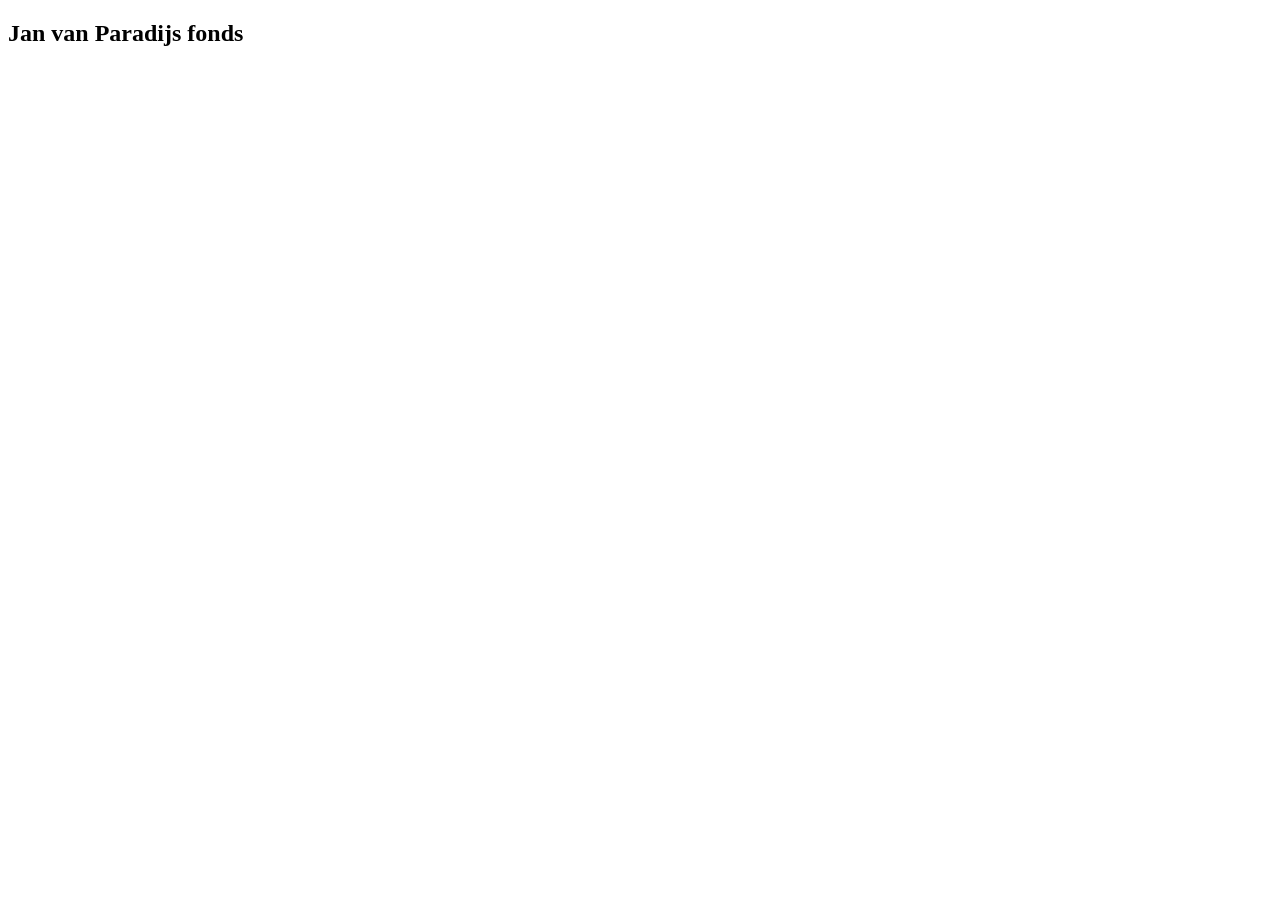
==== index.html @ 58ec4fb5 "Set up base repository" ====
<!doctype html>
<html>
  <head>
    <title>Jan van Paradijs fonds</title>
    <meta name="viewport" content="width=device-width, initial-scale=1">
  </head>
  <body>
    <section>
      <h1>Jan van Paradijs fonds</h1>
      </section>
  </body>
</html>
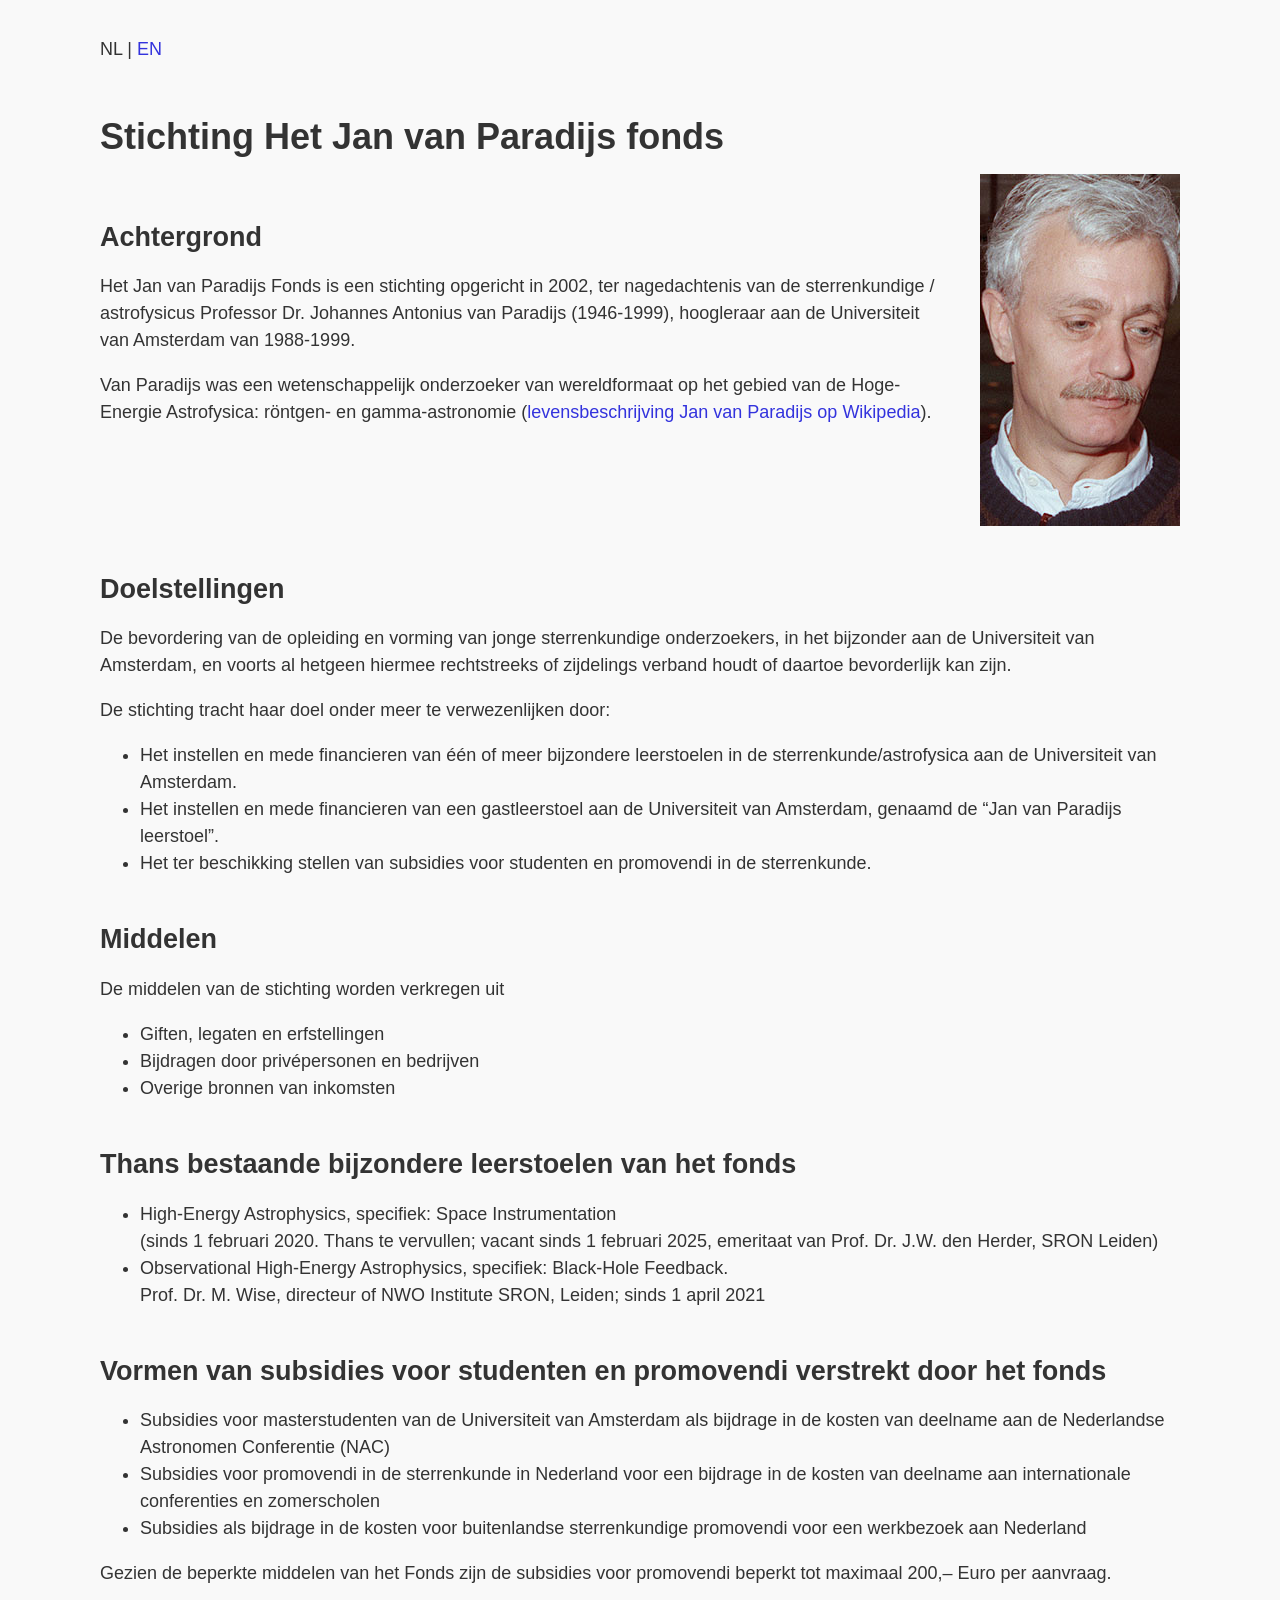
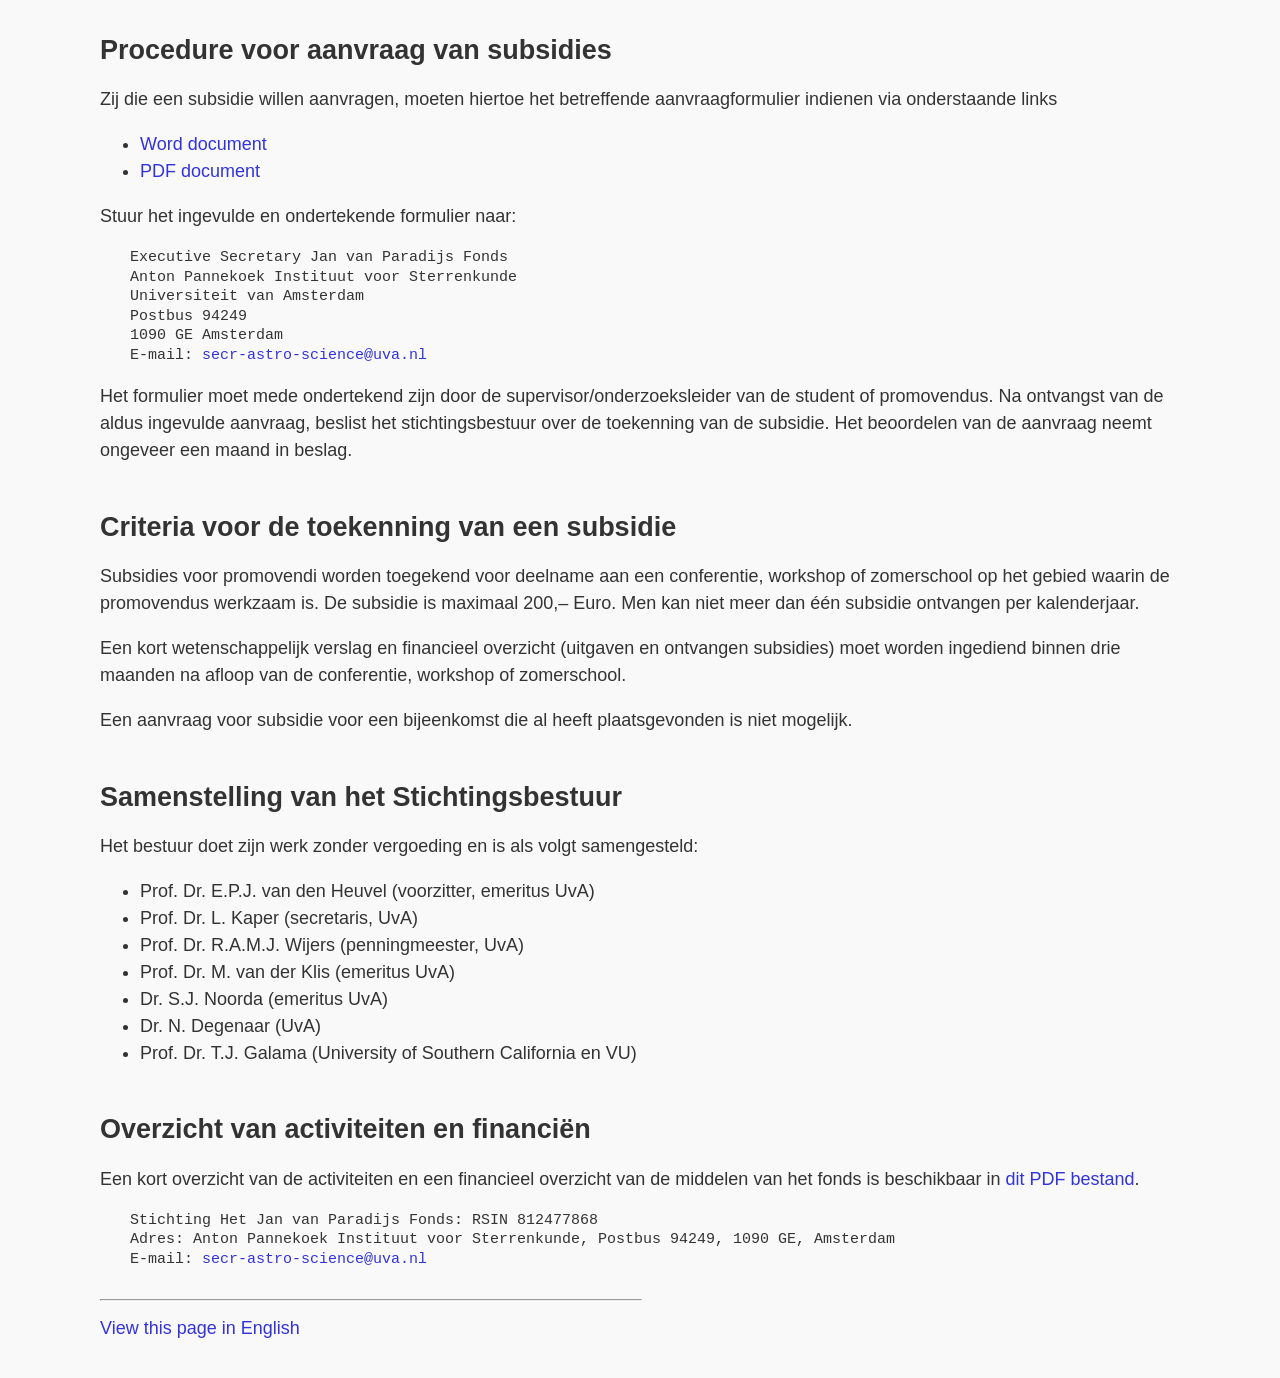
==== commit ce072b42: "Make the (Dutch) page the front page" ====
--- a/index.html
+++ b/index.html
@@ -1,12 +1,209 @@
 <!doctype html>
-<html>
+<html lang="nl">
   <head>
-    <title>Jan van Paradijs fonds</title>
-    <meta name="viewport" content="width=device-width, initial-scale=1">
+    <meta charset="UTF-8" />
+    <meta name="viewport" content="width=device-width, initial-scale=1" />
+    <title>Stichting Het Jan van Paradijs fonds</title>
+    <link rel="icon" href="favicon.ico" type="image/x-icon" />
+    <link rel="stylesheet" href="index.css" />
   </head>
   <body>
-    <section>
-      <h1>Jan van Paradijs fonds</h1>
-      </section>
+    <nav>
+      NL | <a href="index-en.html">EN</a>
+    </nav>
+
+    <h1>Stichting Het Jan van Paradijs fonds</h1>
+    <div id="intro">
+      <article>
+        <h2>Achtergrond</h2>
+        <p>
+          Het Jan van Paradijs Fonds is een stichting opgericht in 2002, ter
+          nagedachtenis van de sterrenkundige / astrofysicus Professor&nbsp;Dr.
+          Johannes Antonius van&nbsp;Paradijs (1946-1999), hoogleraar aan de
+          Universiteit van Amsterdam van 1988-1999.
+        </p>
+        <p>
+          Van Paradijs was een wetenschappelijk onderzoeker van wereldformaat op
+          het gebied van de Hoge-Energie Astrofysica: röntgen- en
+          gamma-astronomie (<a href="https://nl.wikipedia.org/wiki/Jan_van_Paradijs"
+            >levensbeschrijving Jan van Paradijs op Wikipedia</a
+          >).
+        </p>
+      </article>
+      <img
+        src="janvanparadijs.jpg"
+        alt="Jan van Paradijs"
+        width="200"
+        height="352"
+      />
+    </div>
+    <article>
+      <h2>Doelstellingen</h2>
+      <p>
+        De bevordering van de opleiding en vorming van jonge sterrenkundige
+        onderzoekers, in het bijzonder aan de Universiteit van Amsterdam, en
+        voorts al hetgeen hiermee rechtstreeks of zijdelings verband houdt of
+        daartoe bevorderlijk kan zijn.
+      </p>
+      <p>De stichting tracht haar doel onder meer te verwezenlijken door:</p>
+      <ul>
+        <li>
+          Het instellen en mede financieren van één of meer bijzondere
+          leerstoelen in de sterrenkunde/astrofysica aan de Universiteit van
+          Amsterdam.
+        </li>
+        <li>
+          Het instellen en mede financieren van een gastleerstoel aan de
+          Universiteit van Amsterdam, genaamd de
+          <span class="quoted">Jan van Paradijs leerstoel</span>.
+        </li>
+        <li>
+          Het ter beschikking stellen van subsidies voor studenten en promovendi
+          in de sterrenkunde.
+        </li>
+      </ul>
+    </article>
+    <article>
+      <h2>Middelen</h2>
+      <p>De middelen van de stichting worden verkregen uit</p>
+      <ul>
+        <li>Giften, legaten en erfstellingen</li>
+        <li>Bijdragen door privépersonen en bedrijven</li>
+        <li>Overige bronnen van inkomsten</li>
+      </ul>
+    </article>
+    <article>
+      <h2>Thans bestaande bijzondere leerstoelen van het fonds</h2>
+      <ul>
+        <li>
+          High-Energy Astrophysics, specifiek: Space Instrumentation<br />
+          (sinds <span class="nobreak">1 februari 2020</span>. Thans te
+          vervullen; vacant sinds <span class="nobreak">1 februari 2025</span>,
+          emeritaat van Prof.&nbsp;Dr.
+          <span class="nobreak">J.W. den Herder</span>, SRON Leiden)
+        </li>
+        <li>
+          Observational High-Energy Astrophysics, specifiek: Black-Hole
+          Feedback.<br />
+          <span class="nobreak">Prof. Dr. M. Wise</span>, directeur of NWO
+          Institute SRON, Leiden; sinds
+          <span class="nobreak">1 april 2021</span>
+        </li>
+      </ul>
+    </article>
+    <article>
+      <h2>
+        Vormen van subsidies voor studenten en promovendi verstrekt door het
+        fonds
+      </h2>
+      <ul>
+        <li>
+          Subsidies voor masterstudenten van de Universiteit van Amsterdam als
+          bijdrage in de kosten van deelname aan de Nederlandse Astronomen
+          Conferentie (NAC)
+        </li>
+        <li>
+          Subsidies voor promovendi in de sterrenkunde in Nederland voor een
+          bijdrage in de kosten van deelname aan internationale conferenties en
+          zomerscholen
+        </li>
+        <li>
+          Subsidies als bijdrage in de kosten voor buitenlandse sterrenkundige
+          promovendi voor een werkbezoek aan Nederland
+        </li>
+      </ul>
+
+      <p>
+        Gezien de beperkte middelen van het Fonds zijn de subsidies voor
+        promovendi beperkt tot maximaal 200,&ndash; Euro per aanvraag.
+      </p>
+    </article>
+    <article>
+      <h2>Procedure voor aanvraag van subsidies</h2>
+      <p>
+        Zij die een subsidie willen aanvragen, moeten hiertoe het betreffende
+        aanvraagformulier indienen via onderstaande links
+      </p>
+      <ul>
+        <li><a href="aanvraag-janvanparadijs-fonds.doc">Word document</a></li>
+        <li><a href="aanvraag-janvanparadijs-fonds.pdf">PDF document</a></li>
+      </ul>
+      <p>Stuur het ingevulde en ondertekende formulier naar:</p>
+      <address>
+        Executive Secretary Jan van Paradijs Fonds<br />
+        Anton Pannekoek Instituut voor Sterrenkunde<br />
+        Universiteit van Amsterdam<br />
+        Postbus 94249<br />
+        1090 GE Amsterdam<br />
+        E-mail: <a href="mailto:secr-astro-science@uva.nl">secr-astro-science@uva.nl</a
+        ><br />
+      </address>
+
+      <p>
+        Het formulier moet mede ondertekend zijn door de
+        supervisor/onderzoeksleider van de student of promovendus. Na ontvangst
+        van de aldus ingevulde aanvraag, beslist het stichtingsbestuur over de
+        toekenning van de subsidie. Het beoordelen van de aanvraag neemt
+        ongeveer een maand in beslag.
+      </p>
+    </article>
+    <article>
+      <h2>Criteria voor de toekenning van een subsidie</h2>
+      <p>
+        Subsidies voor promovendi worden toegekend voor deelname aan een
+        conferentie, workshop of zomerschool op het gebied waarin de promovendus
+        werkzaam is. De subsidie is maximaal 200,&ndash; Euro. Men kan niet meer
+        dan één subsidie ontvangen per kalenderjaar.
+      </p>
+      <p>
+        Een kort wetenschappelijk verslag en financieel overzicht (uitgaven en
+        ontvangen subsidies) moet worden ingediend binnen drie maanden na afloop
+        van de conferentie, workshop of zomerschool.
+      </p>
+      <p>
+        Een aanvraag voor subsidie voor een bijeenkomst die al heeft
+        plaatsgevonden is niet mogelijk.
+      </p>
+    </article>
+    <article>
+      <h2>Samenstelling van het Stichtingsbestuur</h2>
+      <p>
+        Het bestuur doet zijn werk zonder vergoeding en is als volgt
+        samengesteld:
+      </p>
+      <ul>
+        <li>Prof. Dr. E.P.J. van den Heuvel (voorzitter, emeritus UvA)</li>
+        <li>Prof. Dr. L. Kaper (secretaris, UvA)</li>
+        <li>Prof. Dr. R.A.M.J. Wijers (penningmeester, UvA)</li>
+        <li>Prof. Dr. M. van der Klis (emeritus UvA)</li>
+        <li>Dr. S.J. Noorda (emeritus UvA)</li>
+        <li>Dr. N. Degenaar (UvA)</li>
+        <li>Prof. Dr. T.J. Galama (University of Southern California en VU)</li>
+      </ul>
+    </article>
+    <article>
+      <h2>Overzicht van activiteiten en financiën</h2>
+      <p>
+        Een kort overzicht van de activiteiten en een financieel overzicht van
+        de middelen van het fonds is beschikbaar in <a href="JvP_Fonds_Verslag_activiteiten_en_financien_van_1-1-2021_tot_16-4-2026.pdf">dit PDF bestand</a>.
+      </p>
+    </article>
+    <article>
+      <address>
+        Stichting Het Jan van Paradijs Fonds:
+        <span
+          class="tooltip"
+          title="Rechtspersonen en Samenwerkingsverbanden Informatienummer"
+          >RSIN</span
+        >
+        812477868<br />
+        Adres: Anton Pannekoek Instituut voor Sterrenkunde, Postbus 94249, 1090
+        GE, Amsterdam<br />
+        E-mail: <a href="mailto:secr-astro-science@uva.nl">secr-astro-science@uva.nl</a
+        ><br />
+      </address>
+    </article>
+    <hr>
+    <a href="index-en.html">View this page in English</a>
   </body>
 </html>
--- a/index.css
+++ b/index.css
@@ -0,0 +1,85 @@
+body {
+  font-family: Verdana, Helvetica, sans-serif;
+  font-size: 18px;
+  line-height: 1.5em;
+  color: #333;
+  background-color: #f9f9f9;
+
+  margin: 0 auto;
+  padding: 2em;
+  max-width: 1080px;
+}
+
+h1,
+h2,
+h3 {
+    padding-top: 1em;
+}
+
+a {
+  text-decoration: none;
+  color: #33d;
+}
+
+a:link {
+}
+
+a:visited {
+}
+
+a:focus {
+}
+
+a:hover {
+  color: #d00;
+}
+
+a:active {
+  color: #0ff;
+}
+
+address {
+  font-family: Monaco, Courier, monospace;
+  font-size: 15px;
+  font-style: normal;
+  line-height: 1.3em;
+
+  padding-left: 2em;
+}
+
+#intro {
+  display: flex;
+  align-items: flex-start;
+  justify-content: space-between;
+  gap: 2em;
+}
+
+@media (max-width: 600px) {
+  #intro {
+    flex-direction: column;
+  }
+}
+
+.nobreak {
+  white-space: nowrap;
+}
+
+.quoted {
+  &::before {
+    content: "\201c";
+  }
+  &::after {
+    content: "\201d";
+  }
+}
+
+.tooltip {
+  cursor: pointer;
+}
+
+hr {
+    width: 50%;
+    margin-left: 0;
+    margin-top: 4rex;
+    margin-bottom: 2rex;
+}
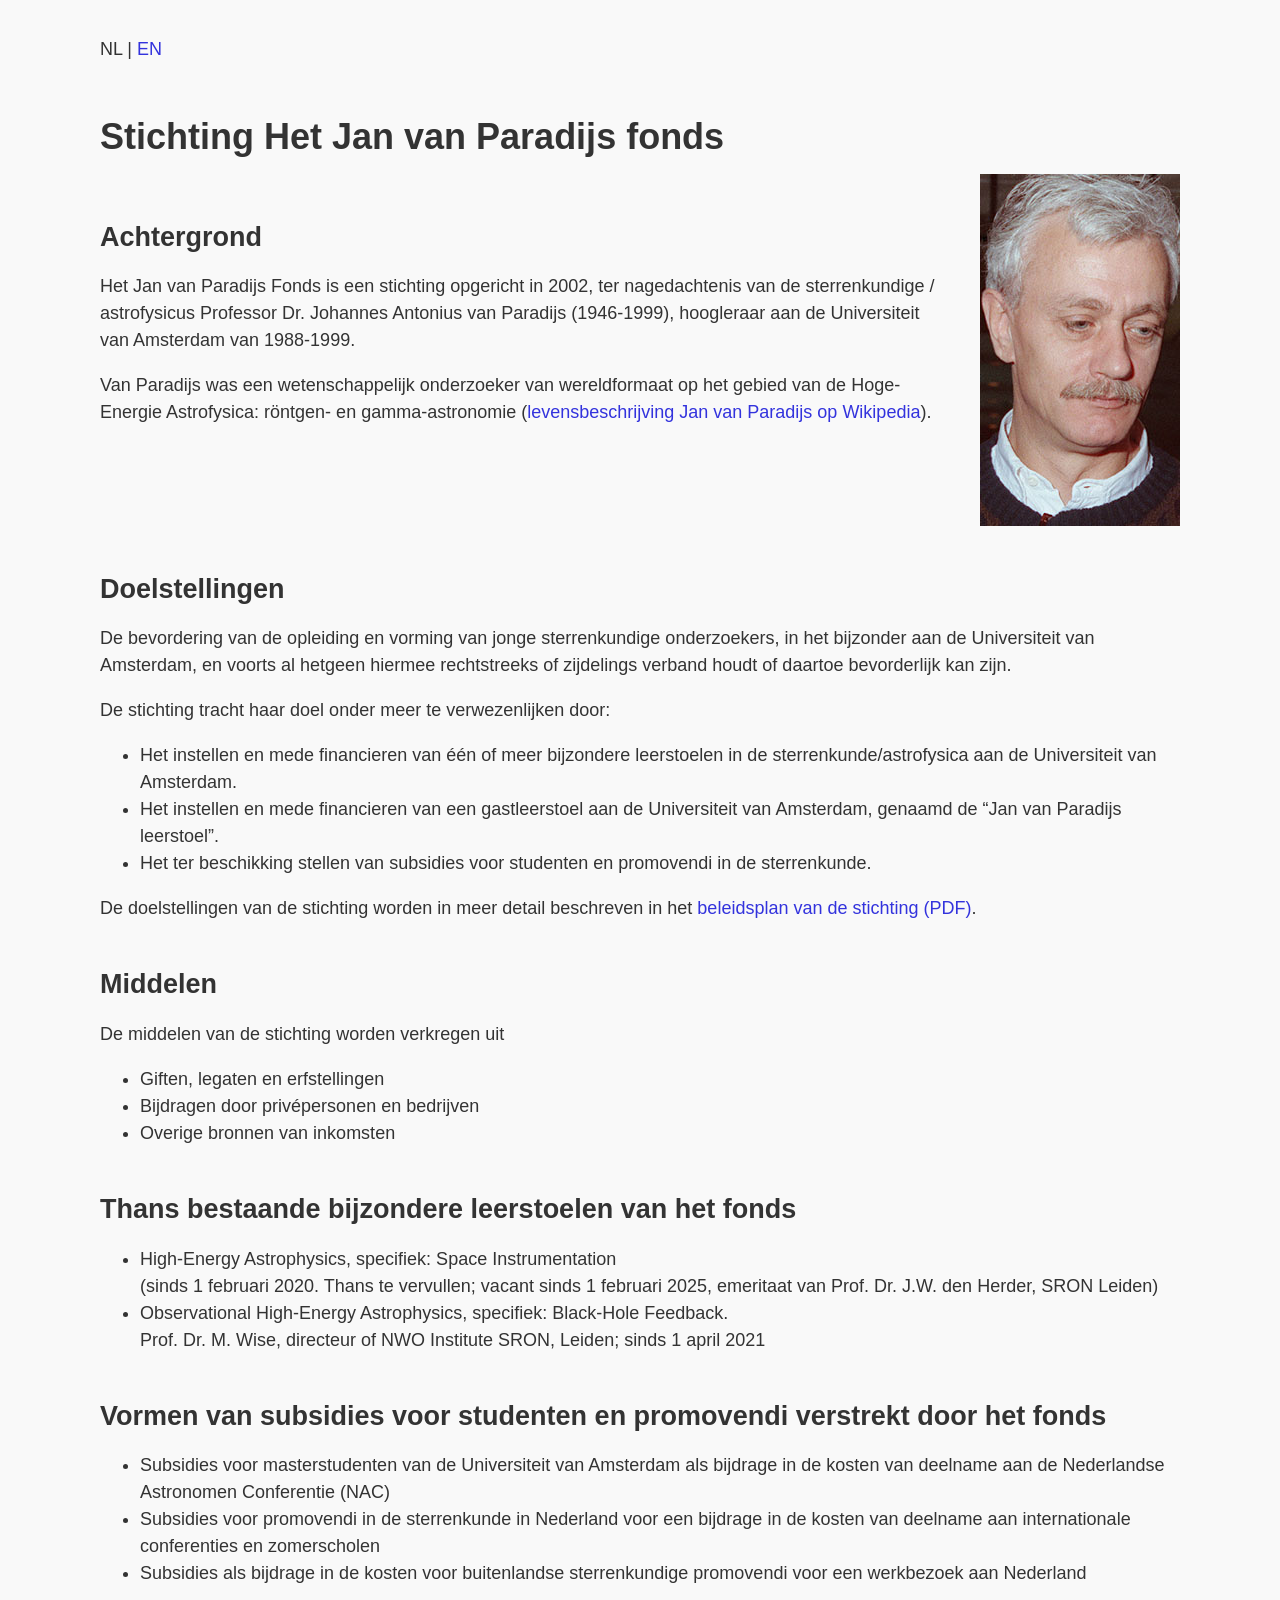
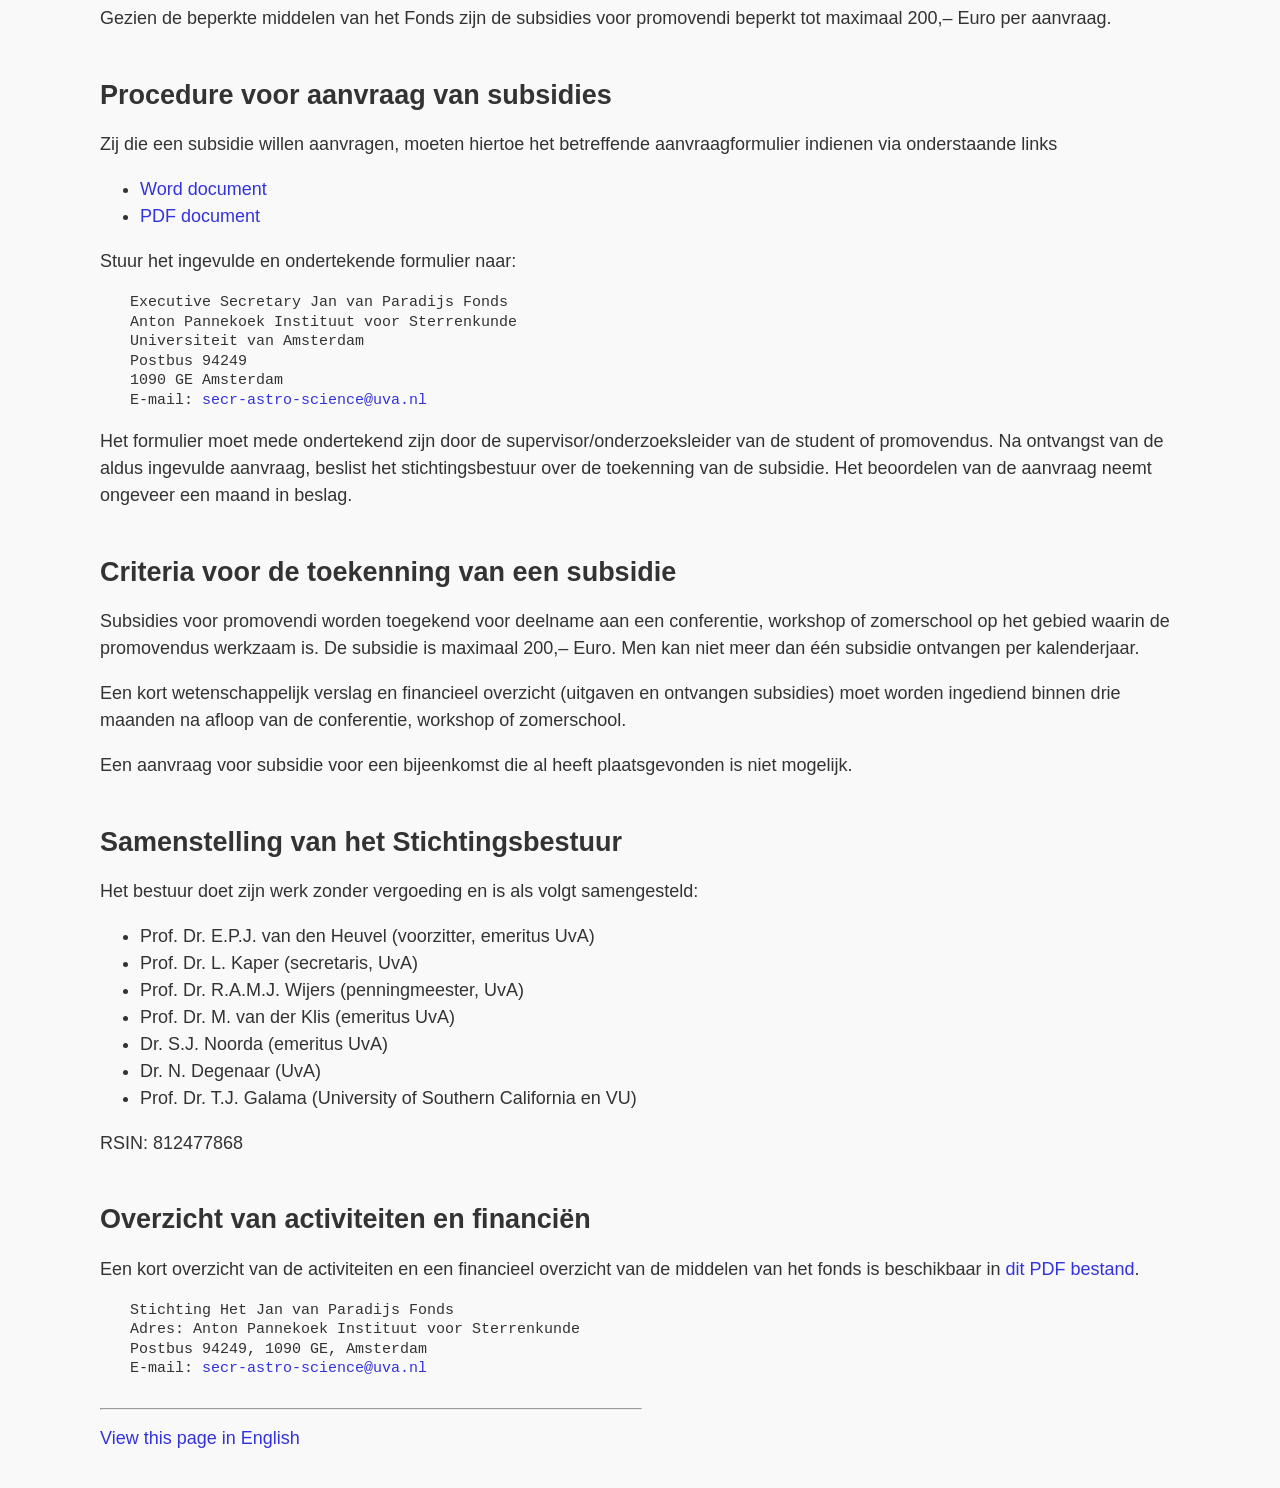
==== commit 5c2a1223: "Add detailed "beleidsplan"" ====
--- a/index.html
+++ b/index.html
@@ -1,11 +1,14 @@
 <!doctype html>
 <html lang="nl">
   <head>
-    <meta charset="UTF-8" />
-    <meta name="viewport" content="width=device-width, initial-scale=1" />
+    <meta charset="UTF-8">
+    <meta name="viewport" content="width=device-width, initial-scale=1">
+    <meta name="description" content="Jan van Paradijs fonds">
+    <meta name="keywords" content="Jan van Paradijs fonds, Jan van Paradijs foundation">
     <title>Stichting Het Jan van Paradijs fonds</title>
-    <link rel="icon" href="favicon.ico" type="image/x-icon" />
-    <link rel="stylesheet" href="index.css" />
+    <link rel="canonical" href="https://jvpfonds.nl">
+    <link rel="icon" href="favicon.ico" type="image/x-icon">
+    <link rel="stylesheet" href="index.css">
   </head>
   <body>
     <nav>
@@ -35,7 +38,7 @@
         alt="Jan van Paradijs"
         width="200"
         height="352"
-      />
+      >
     </div>
     <article>
       <h2>Doelstellingen</h2>
@@ -62,6 +65,7 @@
           in de sterrenkunde.
         </li>
       </ul>
+      <p>De doelstellingen van de stichting worden in meer detail beschreven in het <a href="beleidsplan-jvpfonds.pdf">beleidsplan van de stichting (PDF)</a>.</p>
     </article>
     <article>
       <h2>Middelen</h2>
@@ -76,7 +80,7 @@
       <h2>Thans bestaande bijzondere leerstoelen van het fonds</h2>
       <ul>
         <li>
-          High-Energy Astrophysics, specifiek: Space Instrumentation<br />
+          High-Energy Astrophysics, specifiek: Space Instrumentation<br>
           (sinds <span class="nobreak">1 februari 2020</span>. Thans te
           vervullen; vacant sinds <span class="nobreak">1 februari 2025</span>,
           emeritaat van Prof.&nbsp;Dr.
@@ -84,7 +88,7 @@
         </li>
         <li>
           Observational High-Energy Astrophysics, specifiek: Black-Hole
-          Feedback.<br />
+          Feedback.<br>
           <span class="nobreak">Prof. Dr. M. Wise</span>, directeur of NWO
           Institute SRON, Leiden; sinds
           <span class="nobreak">1 april 2021</span>
@@ -130,13 +134,13 @@
       </ul>
       <p>Stuur het ingevulde en ondertekende formulier naar:</p>
       <address>
-        Executive Secretary Jan van Paradijs Fonds<br />
-        Anton Pannekoek Instituut voor Sterrenkunde<br />
-        Universiteit van Amsterdam<br />
-        Postbus 94249<br />
-        1090 GE Amsterdam<br />
+        Executive Secretary Jan van Paradijs Fonds<br>
+        Anton Pannekoek Instituut voor Sterrenkunde<br>
+        Universiteit van Amsterdam<br>
+        Postbus 94249<br>
+        1090 GE Amsterdam<br>
         E-mail: <a href="mailto:secr-astro-science@uva.nl">secr-astro-science@uva.nl</a
-        ><br />
+        ><br>
       </address>
 
       <p>
@@ -180,6 +184,11 @@
         <li>Dr. N. Degenaar (UvA)</li>
         <li>Prof. Dr. T.J. Galama (University of Southern California en VU)</li>
       </ul>
+      <span
+        class="tooltip"
+        title="Rechtspersonen en Samenwerkingsverbanden Informatienummer"
+        >RSIN: </span>812477868<br>
+
     </article>
     <article>
       <h2>Overzicht van activiteiten en financiën</h2>
@@ -190,17 +199,10 @@
     </article>
     <article>
       <address>
-        Stichting Het Jan van Paradijs Fonds:
-        <span
-          class="tooltip"
-          title="Rechtspersonen en Samenwerkingsverbanden Informatienummer"
-          >RSIN</span
-        >
-        812477868<br />
-        Adres: Anton Pannekoek Instituut voor Sterrenkunde, Postbus 94249, 1090
-        GE, Amsterdam<br />
-        E-mail: <a href="mailto:secr-astro-science@uva.nl">secr-astro-science@uva.nl</a
-        ><br />
+        Stichting Het Jan van Paradijs Fonds<br>
+        Adres: Anton Pannekoek Instituut voor Sterrenkunde<br>
+	Postbus 94249, 1090 GE, Amsterdam<br>
+        E-mail: <a href="mailto:secr-astro-science@uva.nl">secr-astro-science@uva.nl</a><br>
       </address>
     </article>
     <hr>
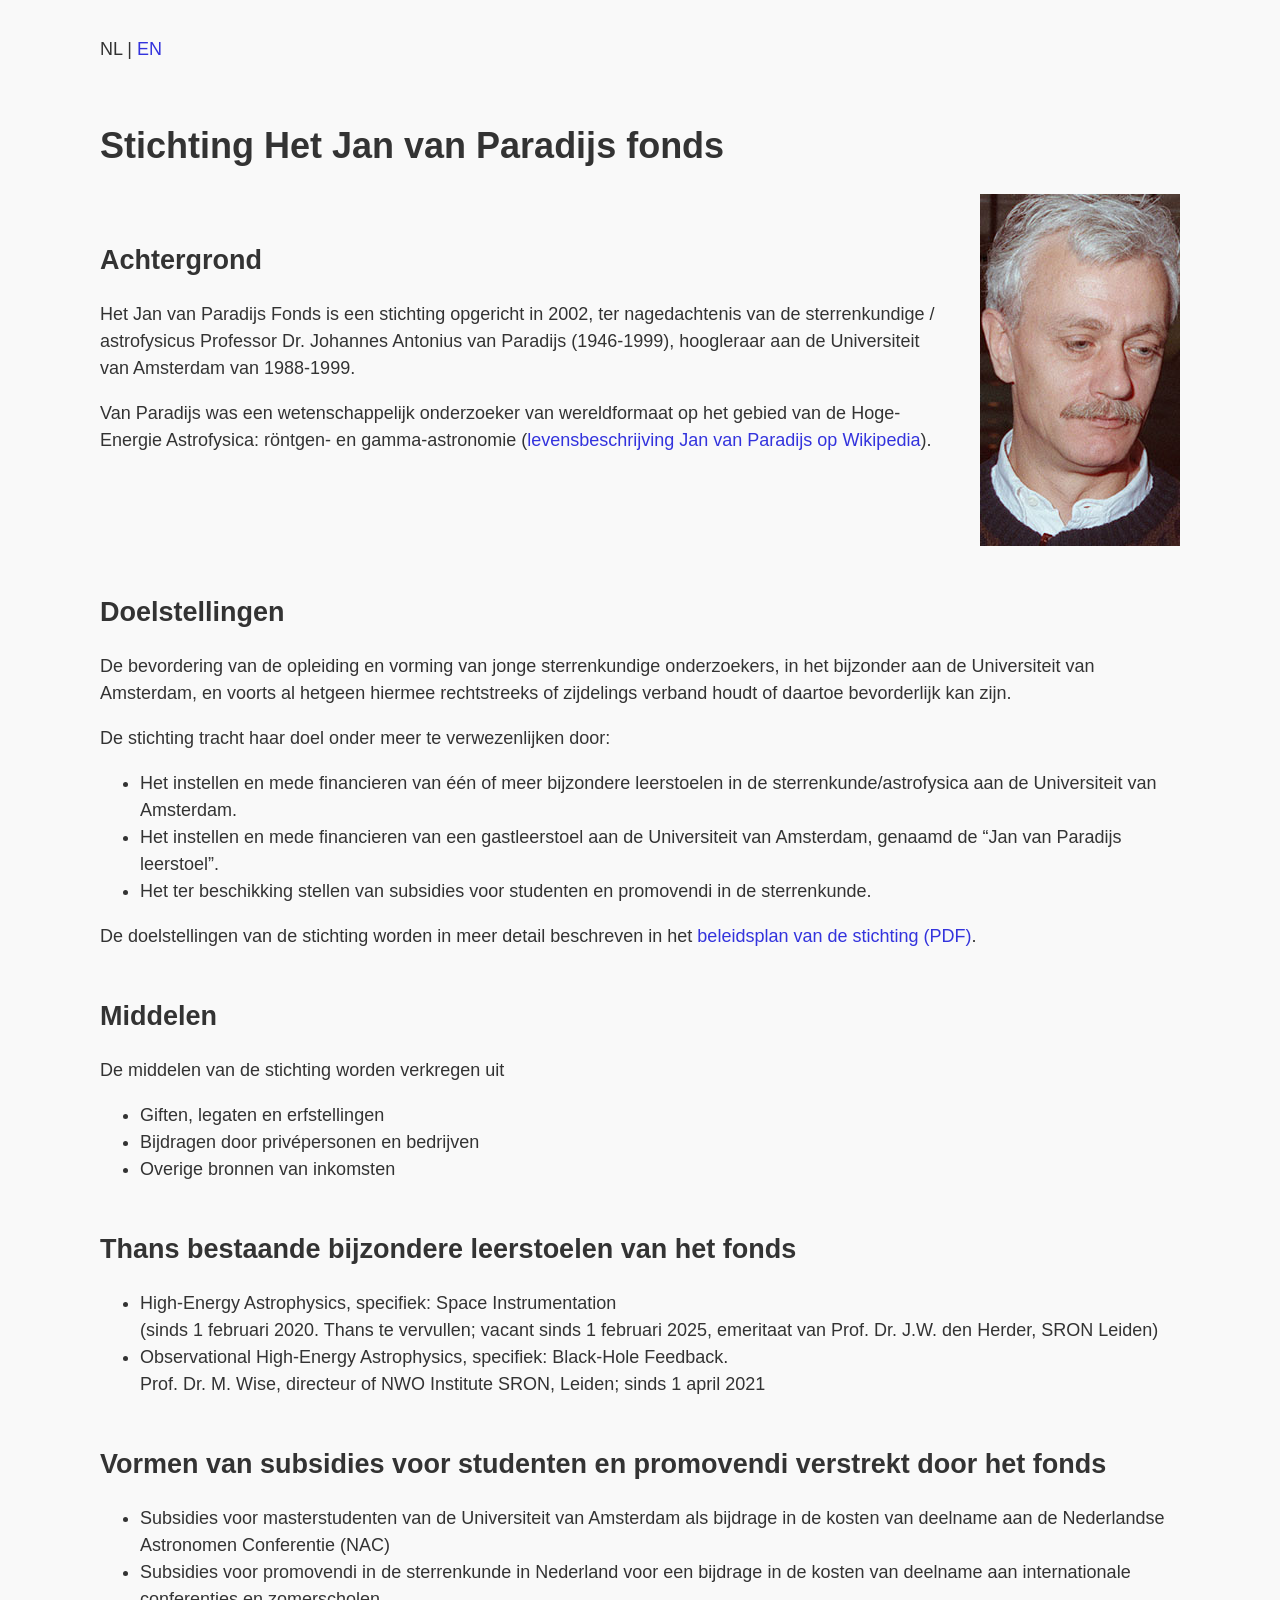
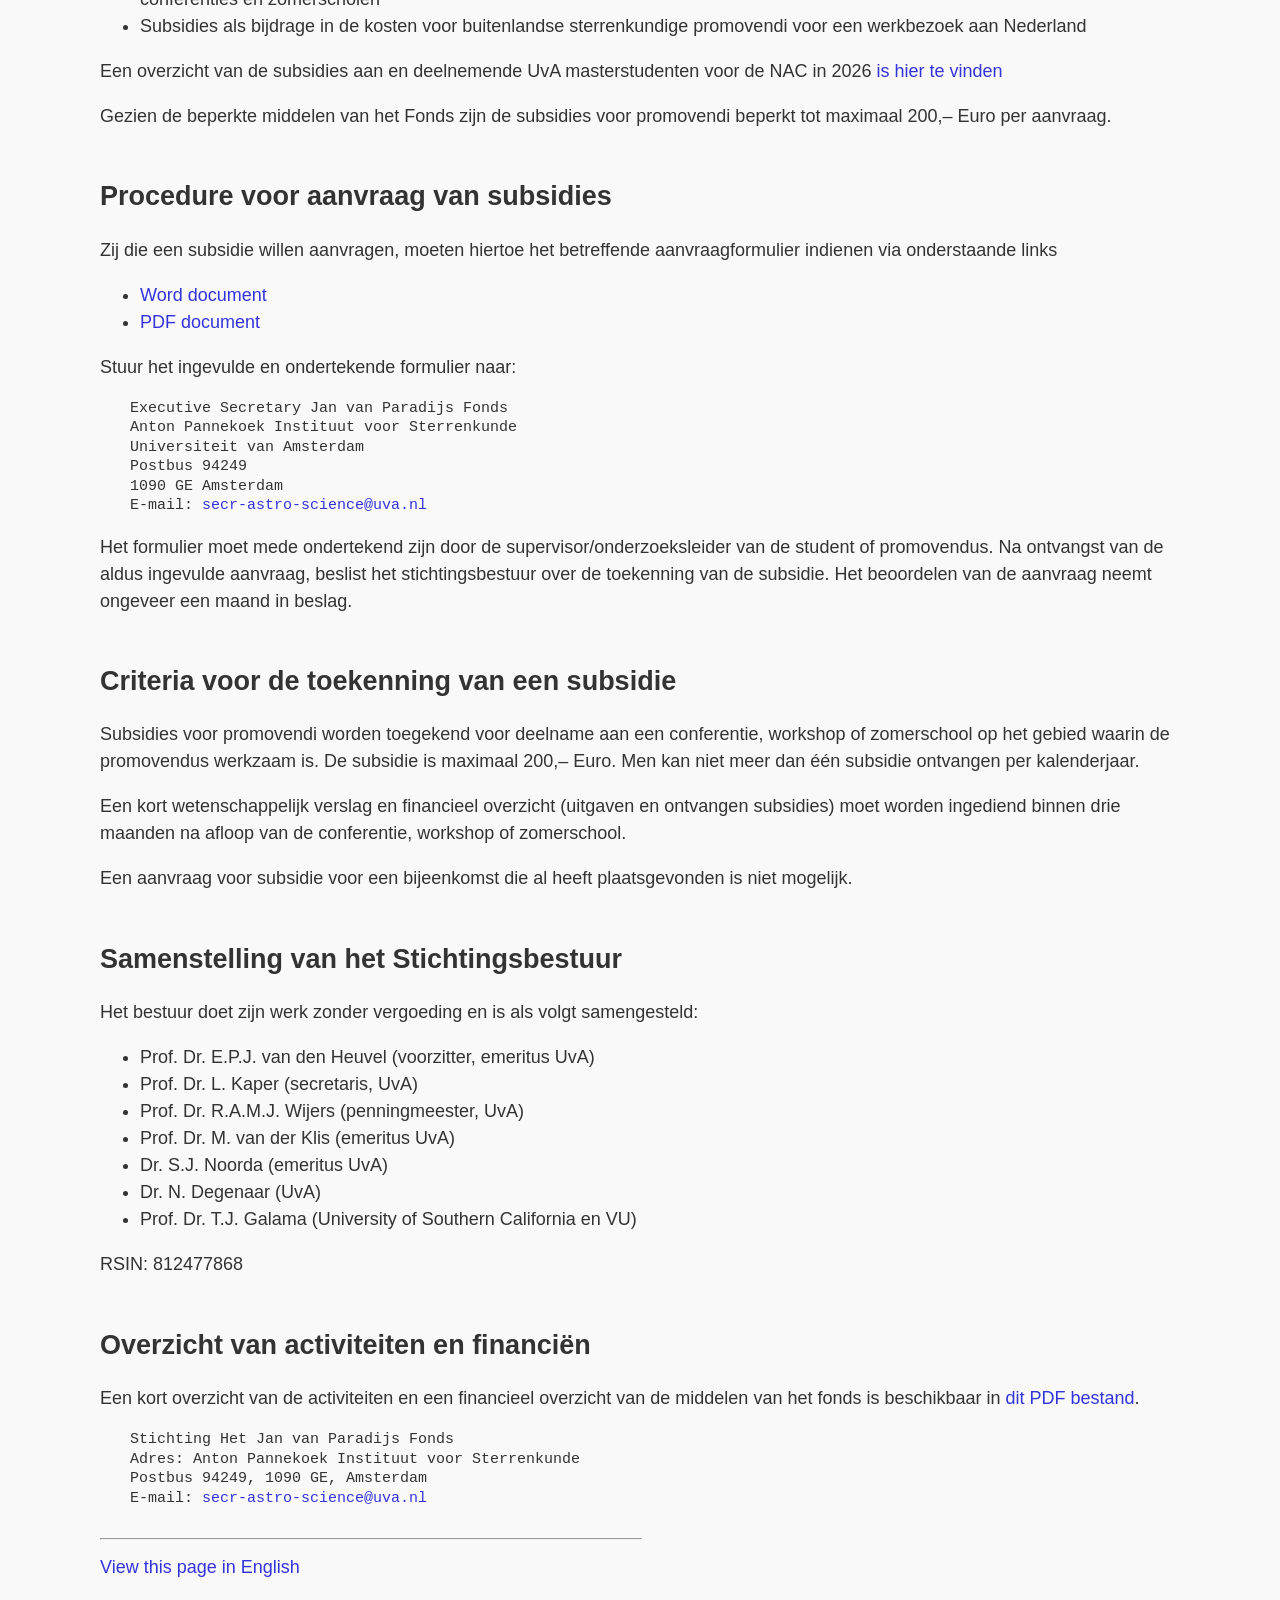
==== commit 10f3c01c: "Add (master) student contributions for NAC 2026" ====
--- a/index.html
+++ b/index.html
@@ -116,6 +116,7 @@
           promovendi voor een werkbezoek aan Nederland
         </li>
       </ul>
+      <p>Een overzicht van de subsidies aan en deelnemende UvA masterstudenten voor de NAC in 2026 <a href="nac2026.html">is hier te vinden</a><p>
 
       <p>
         Gezien de beperkte middelen van het Fonds zijn de subsidies voor
--- a/index.css
+++ b/index.css
@@ -14,6 +14,7 @@
 h2,
 h3 {
     padding-top: 1em;
+    line-height: 1.3em;
 }
 
 a {
@@ -83,3 +84,50 @@
     margin-top: 4rex;
     margin-bottom: 2rex;
 }
+
+dl {
+    margin: 0;
+    padding: 0;
+}
+
+dt {
+    display: inline;
+    font-weight: bold;
+}
+
+dt .name {
+    font-weight: inherit;
+}
+
+dt .presentation {
+    font-weight: normal;
+}
+
+dt .presentation::before {
+    content: " (";
+}
+
+dt .presentation::after {
+    content: ")";
+}
+
+dt::after {
+    content: " – ";
+    font-weight: normal;
+}
+
+dd {
+    display: inline;
+    margin: 0;
+}
+
+dd::after {
+    content: "\A";
+    white-space: pre;
+}
+
+img.fullwidth {
+    margin-top: 2em;
+    margin-bottom: 2em;
+    width: 100%;
+}
